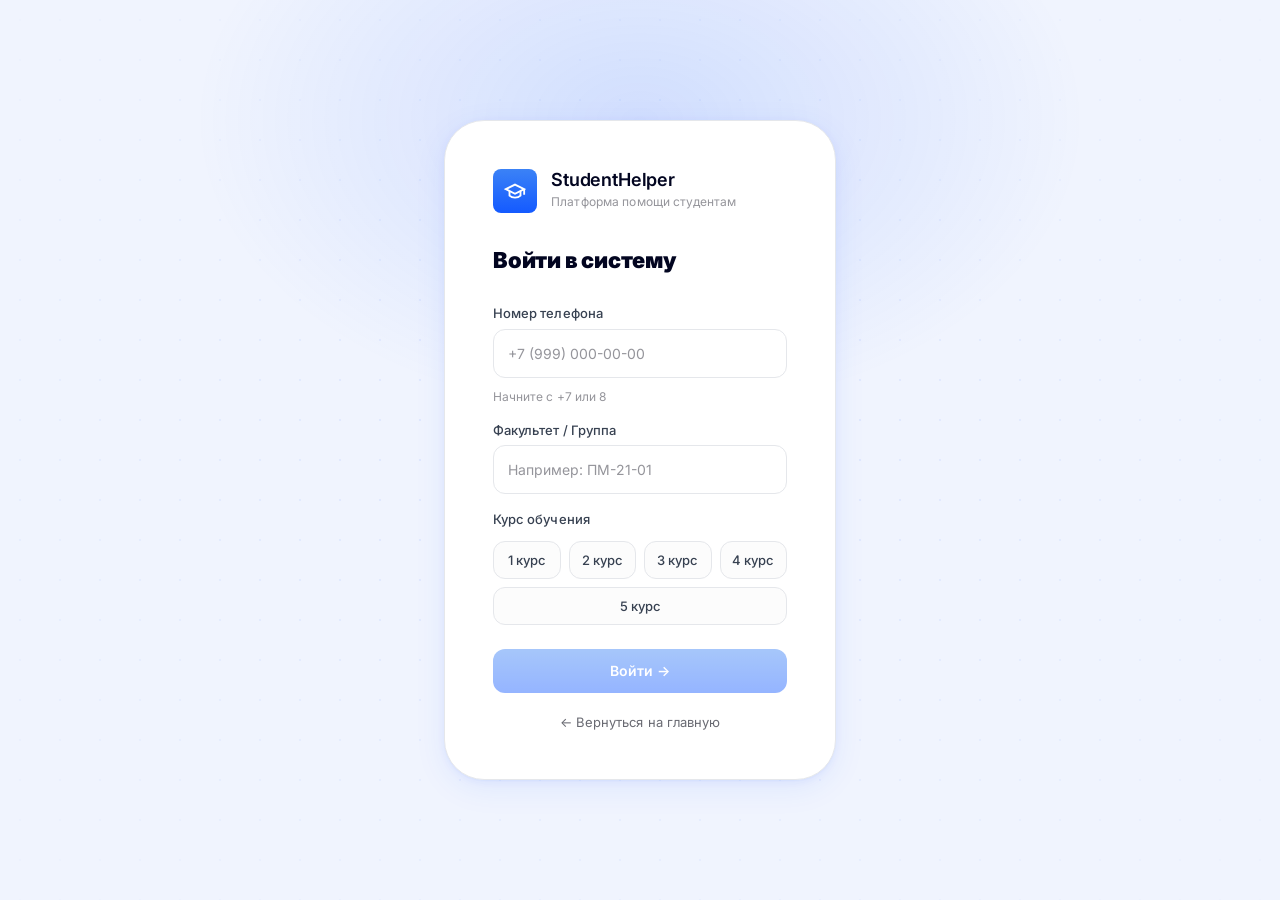
==== catalog.html @ fddd1a4a "Initial commit: StudentHelper platform" ====
<!DOCTYPE html>
<html lang="ru">
<head>
  <meta charset="UTF-8" />
  <meta name="viewport" content="width=device-width, initial-scale=1.0" />
  <title>StudentHelper — Каталог</title>
  <link rel="stylesheet" href="css/tokens.css" />
  <link rel="stylesheet" href="css/components.css" />
</head>
<body>

  <header class="sh-header">
    <div class="container">
      <div class="sh-header__inner">
        <a href="catalog.html" class="sh-logo">
          <div class="sh-logo__icon">
            <svg width="16" height="16" fill="none" stroke="currentColor" stroke-width="2.2" viewBox="0 0 24 24">
              <path d="M22 10v6M2 10l10-5 10 5-10 5z"/>
              <path d="M6 12v5c3 3 9 3 12 0v-5"/>
            </svg>
          </div>
          StudentHelper
        </a>
        <div class="sh-header__right">
          <span class="sh-header__user" id="header-user"></span>
          <button class="btn btn--outline" id="logout-btn">Выход</button>
        </div>
      </div>
    </div>
  </header>

  <div class="sh-filters">
    <div class="container">
      <div class="sh-filters__inner">
        <div class="sh-filters__btns" id="filter-btns">
          <button class="filter-btn filter-btn--active" data-filter="all">Все</button>
          <button class="filter-btn" data-filter="1">1 курс</button>
          <button class="filter-btn" data-filter="2">2 курс</button>
          <button class="filter-btn" data-filter="3">3 курс</button>
          <button class="filter-btn" data-filter="4">4 курс</button>
          <button class="filter-btn" data-filter="5">5 курс</button>
          <button class="filter-btn" data-filter="grad">Выпускники</button>
        </div>
        <div class="sh-search">
          <input class="form-input sh-search__input" id="search-input"
                 type="search" placeholder="Имя или предмет..." autocomplete="off" />
        </div>
      </div>
    </div>
  </div>

  <main class="sh-main">
    <div class="container">
      <div class="sh-catalog-head">
        <h1 class="section-title">Студенты-помощники</h1>
        <span class="sh-count" id="students-count"></span>
      </div>
      <div class="student-grid" id="student-grid"></div>
      <div class="sh-empty" id="sh-empty" hidden>
        <div class="sh-empty__icon">🎓</div>
        <p>Студенты не найдены. Попробуйте изменить фильтр или поисковый запрос.</p>
      </div>
    </div>
  </main>

  <script src="js/main.js"></script>
</body>
</html>
---- css/tokens.css ----
@import url('https://fonts.googleapis.com/css2?family=Inter:wght@400;500;600;900&family=Roboto+Mono:wght@500;700&display=swap');

:root {
  /* ── Цвета ── */
  --canvas:         #fcfcfc;
  --sky-wash:       #f0f4fe;
  --midnight:       #020520;
  --graphite:       #14141e;
  --slate:          #374151;
  --ash:            #696a72;
  --fog:            #95959b;
  --steel:          #6b7280;
  --signal-blue:    #145aff;
  --action-dark:    #0f1f3d;
  --border:         #e5e7eb;
  --white:          #ffffff;

  /* Semantic accents — только для статус-бейджей */
  --emerald:        #16ca2e;
  --coral:          #f26052;
  --azure:          #0099ff;
  --amber:          #ffa64d;

  /* Градиенты */
  --gradient-blue:  linear-gradient(rgb(59,130,246) 0%, rgb(20,90,255) 100%);

  /* ── Шрифты ── */
  --font-body:      'Inter', system-ui, sans-serif;
  --font-mono:      'Roboto Mono', ui-monospace, monospace;

  /* ── Типографика ── */
  --text-caption:       10px;
  --text-body:          14px;
  --text-subheading:    18px;
  --text-heading:       22px;
  --text-heading-lg:    40px;
  --text-display:       56px;

  --leading-caption:    1.2;
  --leading-body:       1.43;
  --leading-subheading: 1.4;
  --leading-heading:    1.25;
  --leading-heading-lg: 1.08;
  --leading-display:    1.05;

  --tracking-caption:     0.13px;
  --tracking-body:        0.06px;
  --tracking-subheading: -0.16px;
  --tracking-heading:    -0.22px;
  --tracking-heading-lg: -0.76px;
  --tracking-display:    -1.51px;

  /* ── Отступы ── */
  --space-4:   4px;
  --space-8:   8px;
  --space-12:  12px;
  --space-16:  16px;
  --space-20:  20px;
  --space-24:  24px;
  --space-32:  32px;
  --space-40:  40px;
  --space-48:  48px;
  --space-56:  56px;
  --space-72:  72px;
  --space-80:  80px;
  --space-104: 104px;
  --space-120: 120px;

  /* ── Скругления ── */
  --radius-badge:   4px;
  --radius-card:    8px;
  --radius-btn:     12px;
  --radius-input:   12px;
  --radius-img:     16px;
  --radius-modal:   32px;
  --radius-card-lg: 40px;
  --radius-pill:    100px;

  /* ── Тени ── */
  --shadow-card:    0 1px 4px rgba(20,90,255,.06), 0 2px 12px rgba(20,90,255,.05);
  --shadow-elevated:0 4px 16px rgba(20,90,255,.10), 0 1px 4px rgba(20,90,255,.07);
  --shadow-feature: 0 2px 8px  rgba(20,90,255,.06),
                    0 8px 32px rgba(20,90,255,.08),
                    0 1px 2px  rgba(20,90,255,.04);
  --shadow-blue:    0 0px 40px rgba(20,90,255,.12), 0 1px 4px rgba(20,90,255,.08);
  --shadow-modal:   0 24px 64px rgba(20,90,255,.14), 0 2px 8px rgba(20,90,255,.08);
}
---- css/components.css ----
/* ── RESET ── */
*, *::before, *::after { box-sizing: border-box; margin: 0; padding: 0; }
[hidden] { display: none !important; }
html { scroll-behavior: smooth; }

body {
  font-family: var(--font-body);
  font-size: var(--text-body);
  line-height: var(--leading-body);
  letter-spacing: var(--tracking-body);
  background: var(--canvas);
  color: var(--slate);
  overflow-x: hidden;
}

h1, h2, h3, h4, h5, h6 {
  font-family: var(--font-body);
  font-weight: 900;
  color: var(--graphite);
}

/* ── LAYOUT ── */
.container {
  max-width: 1200px;
  margin: 0 auto;
  padding: 0 24px;
}

/* ── BUTTONS ── */
.btn {
  display: inline-flex;
  align-items: center;
  gap: 8px;
  font-family: var(--font-body);
  font-size: 14px;
  font-weight: 500;
  border-radius: var(--radius-btn);
  padding: 15px 20px;
  cursor: pointer;
  transition: all .2s ease;
  text-decoration: none;
  border: none;
  line-height: 1;
  white-space: nowrap;
}

/* Filled — единственная filled кнопка на странице */
.btn--primary {
  background: var(--gradient-blue);
  color: var(--white);
  font-weight: 600;
}
.btn--primary:hover { opacity: .9; transform: translateY(-1px); }

/* Outlined — тёмная рамка */
.btn--outline {
  background: rgba(255,255,255,.8);
  color: var(--action-dark);
  border: 1px solid var(--action-dark);
}
.btn--outline:hover { background: var(--sky-wash); }

/* Ghost pill — для hero secondary CTA */
.btn--ghost {
  background: var(--canvas);
  color: var(--signal-blue);
  border: 1px solid var(--border);
  border-radius: var(--radius-pill);
  padding: 14px 32px;
  font-weight: 500;
}
.btn--ghost:hover { background: var(--sky-wash); }

.btn--lg  { padding: 16px 28px; font-size: 16px; }
.btn--full { width: 100%; justify-content: center; }

/* ── HEADER ── */
.header {
  position: sticky;
  top: 0;
  z-index: 100;
  background: rgba(252,252,252,.9);
  backdrop-filter: blur(8px);
  border-bottom: 1px solid var(--border);
}
.header__inner {
  display: flex;
  align-items: center;
  justify-content: space-between;
  height: 64px;
  gap: 16px;
}
.logo {
  display: inline-flex;
  align-items: center;
  gap: 8px;
  font-family: var(--font-body);
  font-size: 16px;
  font-weight: 600;
  color: var(--graphite);
  text-decoration: none;
  letter-spacing: var(--tracking-heading);
  white-space: nowrap;
}
.nav { display: none; align-items: center; gap: 2px; }
@media (min-width: 768px) { .nav { display: flex; } }
.nav__link {
  font-family: var(--font-body);
  font-size: 14px;
  font-weight: 400;
  padding: 8px 16px;
  color: var(--slate);
  text-decoration: none;
  border-radius: var(--radius-pill);
  transition: color .2s, background .2s;
}
.nav__link:hover { color: var(--graphite); background: var(--sky-wash); }
.nav__link--active { color: var(--graphite); font-weight: 500; background: var(--sky-wash); }
.header__actions { display: flex; align-items: center; gap: 8px; }

/* Бургер */
.burger {
  display: flex;
  flex-direction: column;
  gap: 5px;
  background: none;
  border: none;
  cursor: pointer;
  padding: 4px;
}
@media (min-width: 768px) { .burger { display: none; } }
.burger span {
  display: block;
  width: 22px;
  height: 1.5px;
  background: var(--graphite);
  border-radius: 2px;
  transition: all .3s;
}

/* Мобильное меню */
.nav--open {
  display: flex !important;
  flex-direction: column;
  position: fixed;
  inset: 64px 0 0 0;
  background: var(--canvas);
  padding: 24px;
  gap: 4px;
  border-top: 1px solid var(--border);
  animation: slideDown .25s ease forwards;
}
.nav--open .nav__link { font-size: 18px; padding: 14px 16px; border-bottom: 1px solid var(--border); border-radius: 0; }
@keyframes slideDown {
  from { opacity: 0; transform: translateY(-8px); }
  to   { opacity: 1; transform: translateY(0); }
}

/* ── HERO ── */
.hero { position: relative; padding: 96px 0 80px; }
.hero__bg {
  position: absolute;
  inset: 0;
  overflow: hidden;
  pointer-events: none;
  z-index: 0;
}
.hero__bg-grid {
  position: absolute;
  inset: 0;
  background-image: radial-gradient(circle, rgba(20,90,255,.12) 1px, transparent 1px);
  background-size: 32px 32px;
  -webkit-mask-image: radial-gradient(ellipse 70% 80% at 50% 50%, black 20%, transparent 100%);
  mask-image: radial-gradient(ellipse 70% 80% at 50% 50%, black 20%, transparent 100%);
}
.hero__bg-glow {
  position: absolute;
  top: -10%;
  left: 50%;
  transform: translateX(-50%);
  width: 800px;
  height: 500px;
  background: radial-gradient(ellipse at 54% 50%, rgba(182,203,253,.55) 0%, rgba(240,244,254,.6) 50%, transparent 100%);
  border-radius: 50%;
}
.hero__inner {
  position: relative;
  z-index: 1;
  display: flex;
  flex-direction: column;
  align-items: center;
  text-align: center;
  gap: 28px;
}
.hero__badge {
  display: inline-flex;
  align-items: center;
  gap: 8px;
  padding: 6px 14px;
  border-radius: var(--radius-pill);
  background: var(--canvas);
  border: 1px solid var(--border);
  font-size: 12px;
  font-weight: 500;
  color: var(--slate);
  letter-spacing: var(--tracking-caption);
  box-shadow: var(--shadow-card);
}
.hero__pulse {
  width: 7px;
  height: 7px;
  border-radius: 50%;
  background: var(--signal-blue);
  animation: pulse 2s ease-in-out infinite;
  flex-shrink: 0;
}
@keyframes pulse {
  0%, 100% { opacity: 1; transform: scale(1); }
  50%       { opacity: .45; transform: scale(1.35); }
}
.hero__title {
  font-size: clamp(40px, 7vw, 80px);
  font-weight: 900;
  color: var(--midnight);
  line-height: 1;
  letter-spacing: clamp(-1.51px, -0.034em, -2.96px);
  max-width: 860px;
}
.hero__subtitle {
  font-size: clamp(16px, 2vw, 20px);
  color: var(--ash);
  line-height: 1.5;
  max-width: 600px;
  letter-spacing: var(--tracking-body);
}
.hero__actions { display: flex; flex-wrap: wrap; justify-content: center; gap: 12px; }
.hero__stats {
  display: flex;
  align-items: center;
  margin-top: 48px;
  padding-top: 32px;
  border-top: 1px solid var(--border);
  width: 100%;
  max-width: 560px;
}
.hero__stat {
  display: flex;
  flex-direction: column;
  align-items: center;
  text-align: center;
  gap: 4px;
  flex: 1;
}
.hero__stat-num {
  font-family: var(--font-mono);
  font-size: clamp(20px, 2.5vw, 26px);
  font-weight: 500;
  color: var(--graphite);
  letter-spacing: -0.99px;
  line-height: 1;
  white-space: nowrap;
}
.hero__stat-label { font-size: 12px; color: var(--fog); font-weight: 400; letter-spacing: var(--tracking-caption); }
.hero__stat-sep { width: 1px; height: 32px; background: var(--border); flex-shrink: 0; }

/* ── SECTION HELPERS ── */
.section-header {
  display: flex;
  flex-direction: column;
  align-items: center;
  text-align: center;
  gap: 12px;
  max-width: 600px;
  margin: 0 auto 64px;
}
.section-title {
  font-size: clamp(28px, 4vw, 40px);
  font-weight: 900;
  line-height: var(--leading-heading-lg);
  letter-spacing: var(--tracking-heading-lg);
  color: var(--midnight);
}
.section-title--light { color: var(--white); }
.section-subtitle { font-size: 16px; color: var(--ash); line-height: 1.6; }

/* ── CARDS (compact) ── */
.card {
  background: var(--white);
  border-radius: var(--radius-card);
  padding: 24px;
  display: flex;
  flex-direction: column;
  gap: 12px;
  box-shadow: var(--shadow-card);
  position: relative;
  overflow: hidden;
  transition: box-shadow .25s ease, transform .25s ease;
  border: 1px solid var(--border);
  min-height: 220px;
}
.card:hover {
  box-shadow: var(--shadow-elevated);
  transform: translateY(-3px);
}
.card:hover .card__icon { transform: scale(1.1); }

/* убираем цветное свечение — не по стилю */
.card__glow { display: none; }

.card__icon {
  width: 40px;
  height: 40px;
  background: var(--sky-wash);
  color: var(--signal-blue);
  border-radius: var(--radius-card);
  display: flex;
  align-items: center;
  justify-content: center;
  flex-shrink: 0;
  transition: transform .25s cubic-bezier(.34,1.56,.64,1);
}
.card__title {
  font-size: 18px;
  font-weight: 900;
  color: var(--graphite);
  letter-spacing: var(--tracking-subheading);
  line-height: var(--leading-subheading);
  margin-top: auto;
}
.card__desc {
  font-size: 14px;
  color: var(--steel);
  line-height: 1.65;
}

/* Cards grid */
.cards-grid {
  display: grid;
  grid-template-columns: 1fr;
  gap: 12px;
}
@media (min-width: 768px) {
  .cards-grid { grid-template-columns: repeat(3, 1fr); }
  .card--wide { grid-column: span 2; }
  .card--full { grid-column: span 3; }
}

/* ── GEO CARDS ── */
.geo-card {
  background: rgba(255,255,255,.06);
  border: 1px solid rgba(255,255,255,.1);
  border-radius: var(--radius-card);
  padding: 24px;
  text-align: center;
  backdrop-filter: blur(12px);
  transition: transform .25s, background .25s;
}
.geo-card:hover { transform: translateY(-3px); background: rgba(255,255,255,.1); }
.geo-card__title { color: var(--white); font-size: 18px; font-weight: 900; margin-bottom: 8px; }
.geo-card__desc  { color: var(--fog);   font-size: 14px; }

/* ── ABOUT SECTION ── */
#about {
  padding: 80px 0 !important;
  background: var(--sky-wash) !important;
  border-top: 1px solid var(--border) !important;
  border-bottom: 1px solid var(--border) !important;
}
#about .section-title {
  margin-bottom: 16px;
}

/* ── TIMELINE ── */
.timeline {
  max-width: 860px;
  margin: 0 auto;
  position: relative;
}
.timeline::before {
  content: '';
  position: absolute;
  top: 0; bottom: 0;
  left: 20px;
  width: 2px;
  background: var(--border);
  border-radius: 2px;
}
@media (min-width: 768px) { .timeline::before { left: 50%; margin-left: -1px; } }
.timeline__line {
  position: absolute;
  top: 0; left: 20px;
  width: 2px;
  background: var(--signal-blue);
  border-radius: 2px;
  height: 0%;
  z-index: 1;
  transition: height .1s linear;
}
@media (min-width: 768px) { .timeline__line { left: 50%; margin-left: -1px; } }
.timeline__item {
  position: relative;
  width: 100%;
  padding-left: 56px;
  padding-bottom: 48px;
}
@media (min-width: 768px) {
  .timeline__item { width: 50%; padding-bottom: 56px; }
  .timeline__item:nth-child(even) { padding-left: 0; padding-right: 56px; text-align: right; left: 0; }
  .timeline__item:nth-child(odd)  { padding-left: 56px; left: 50%; }
}
.timeline__item h3, .timeline__item p {
  opacity: .3;
  transition: opacity .45s ease, transform .45s ease;
  transform: translateY(8px);
}
.timeline__item.is-active h3,
.timeline__item.is-active p  { opacity: 1; transform: translateY(0); }
.timeline__dot {
  position: absolute;
  top: 0; left: 2px;
  width: 36px; height: 36px;
  border-radius: 50%;
  background: var(--canvas);
  border: 2px solid var(--border);
  display: flex; align-items: center; justify-content: center;
  font-weight: 600; font-size: 13px;
  color: var(--fog);
  z-index: 2;
  transition: border-color .35s, background .35s, color .35s, transform .35s;
}
@media (min-width: 768px) {
  .timeline__item:nth-child(even) .timeline__dot { right: -18px; left: auto; }
  .timeline__item:nth-child(odd)  .timeline__dot { left: -18px; }
}
.timeline__item.is-active .timeline__dot {
  border-color: var(--signal-blue);
  background: var(--signal-blue);
  color: var(--white);
  transform: scale(1.08);
}
.timeline__title { font-size: 18px; font-weight: 900; margin-bottom: 6px; color: var(--graphite); letter-spacing: var(--tracking-subheading); }
.timeline__text  { font-size: 14px; color: var(--steel); line-height: 1.6; }

/* ── COUNTERS ── */
.counters-section { background: var(--midnight); }
.counters-grid {
  display: grid;
  grid-template-columns: repeat(2, 1fr);
}
@media (min-width: 768px) { .counters-grid { grid-template-columns: repeat(4, 1fr); } }
.counter-block {
  padding: 56px 24px;
  display: flex;
  flex-direction: column;
  align-items: center;
  text-align: center;
  gap: 8px;
  border-right: 1px solid rgba(255,255,255,.06);
}
.counter-block:last-child { border-right: none; }
.counter-block__num {
  font-family: var(--font-mono);
  font-size: clamp(32px, 4.5vw, 56px);
  font-weight: 700;
  color: var(--white);
  line-height: 1;
  letter-spacing: -0.99px;
}
.counter-block__label { font-size: 12px; font-weight: 400; color: rgba(255,255,255,.35); letter-spacing: var(--tracking-caption); }

/* ── TICKER ── */
.ticker-section {
  background: var(--canvas);
  border-top: 1px solid var(--border);
  border-bottom: 1px solid var(--border);
  overflow: hidden;
}
.ticker-row { padding: 16px 0; overflow: hidden; position: relative; }
.ticker-row:first-child { border-bottom: 1px solid var(--border); }
.ticker-row::before, .ticker-row::after {
  content: '';
  position: absolute;
  top: 0; bottom: 0;
  width: 80px;
  z-index: 2;
  pointer-events: none;
}
.ticker-row::before { left:  0; background: linear-gradient( 90deg, var(--canvas) 30%, transparent); }
.ticker-row::after  { right: 0; background: linear-gradient(-90deg, var(--canvas) 30%, transparent); }
.ticker-track {
  display: flex;
  align-items: center;
  width: max-content;
  animation: tickerFwd 36s linear infinite;
}
.ticker-track--rev { animation: tickerRev 44s linear infinite; }
.ticker-track span {
  font-family: var(--font-body);
  font-size: 12px;
  font-weight: 500;
  color: var(--graphite);
  letter-spacing: var(--tracking-caption);
  text-transform: uppercase;
  white-space: nowrap;
  padding: 0 28px;
  position: relative;
}
.ticker-track span::after {
  content: '·';
  position: absolute;
  right: -2px;
  top: 50%;
  transform: translateY(-52%);
  color: var(--signal-blue);
  font-size: 16px;
}
@keyframes tickerFwd { from { transform: translateX(0);    } to { transform: translateX(-50%); } }
@keyframes tickerRev { from { transform: translateX(-50%); } to { transform: translateX(0);    } }

/* ── MODAL ── */
.modal {
  position: fixed;
  inset: 0;
  z-index: 200;
  display: flex;
  align-items: center;
  justify-content: center;
  padding: 16px;
  opacity: 0;
  pointer-events: none;
  transition: opacity .25s ease;
}
.modal.is-open { opacity: 1; pointer-events: all; }
.modal__overlay { position: absolute; inset: 0; background: rgba(2,5,32,.45); backdrop-filter: blur(6px); }
.modal__panel {
  position: relative;
  z-index: 1;
  background: var(--canvas);
  border-radius: var(--radius-modal);
  padding: 48px;
  width: 100%;
  max-width: 540px;
  max-height: 90vh;
  overflow-y: auto;
  box-shadow: var(--shadow-modal);
  transform: translateY(16px) scale(.98);
  transition: transform .3s cubic-bezier(.34,1.56,.64,1);
  border: 1px solid var(--border);
}
.modal.is-open .modal__panel { transform: translateY(0) scale(1); }
.modal__close {
  position: absolute;
  top: 20px; right: 20px;
  background: var(--sky-wash);
  border: 1px solid var(--border);
  border-radius: 50%;
  width: 36px; height: 36px;
  display: flex; align-items: center; justify-content: center;
  cursor: pointer;
  color: var(--graphite);
  font-size: 14px;
  transition: background .2s;
}
.modal__close:hover { background: var(--border); }
.modal__title    { font-size: 22px; font-weight: 900; color: var(--midnight); letter-spacing: var(--tracking-heading); margin-bottom: 6px; }
.modal__subtitle { font-size: 14px; color: var(--ash); }
.modal__header   { margin-bottom: 28px; }
.modal__success {
  display: flex;
  flex-direction: column;
  align-items: center;
  text-align: center;
  gap: 16px;
  padding: 32px 0;
}
.modal__success-icon {
  width: 56px; height: 56px;
  background: rgba(22,202,46,.1);
  color: var(--emerald);
  border-radius: 50%;
  display: flex; align-items: center; justify-content: center;
  font-size: 24px; font-weight: 600;
}
.modal__success h3 { font-size: 20px; font-weight: 900; color: var(--midnight); }
.modal__success p  { color: var(--ash); font-size: 14px; }

/* ── FORM ── */
.form-row { display: grid; grid-template-columns: 1fr 1fr; gap: 16px; }
@media (max-width: 480px) { .form-row { grid-template-columns: 1fr; } }
.form-group { display: flex; flex-direction: column; gap: 6px; margin-bottom: 16px; }
.form-label { font-size: 13px; font-weight: 500; color: var(--slate); }
.form-input {
  font-family: var(--font-body);
  font-size: 14px;
  color: var(--graphite);
  background: var(--white);
  border: 1px solid var(--border);
  border-radius: var(--radius-input);
  padding: 15px 14px;
  width: 100%;
  outline: none;
  transition: border-color .2s, box-shadow .2s;
}
.form-input::placeholder { color: var(--fog); }
.form-input:focus {
  border-color: var(--azure);
  box-shadow: rgba(0,153,255,1) 0px 0px 0px 3px;
}
.form-textarea  { resize: vertical; min-height: 96px; }
.form-privacy   { font-size: 12px; color: var(--fog); margin-top: 12px; text-align: center; }

/* ── AUTOCOMPLETE ── */
.autocomplete-wrap { position: relative; }
.autocomplete-list {
  position: absolute;
  top: calc(100% + 4px);
  left: 0; right: 0;
  background: var(--white);
  border: 1px solid var(--border);
  border-radius: var(--radius-input);
  box-shadow: 0 8px 24px rgba(0,0,0,.10);
  list-style: none;
  margin: 0; padding: 4px 0;
  z-index: 100;
  max-height: 220px;
  overflow-y: auto;
}
.autocomplete-list li {
  padding: 10px 14px;
  font-size: 14px;
  color: var(--graphite);
  cursor: pointer;
  transition: background .12s;
}
.autocomplete-list li:hover,
.autocomplete-list li.is-active {
  background: #e8f4ff;
  color: var(--azure);
}
.form-privacy a { color: var(--slate); text-decoration: underline; }

/* ── FOOTER ── */
.footer { background: var(--canvas); border-top: 1px solid var(--border); padding-top: 72px; }
.footer__inner {
  display: grid;
  gap: 40px;
  grid-template-columns: 1fr;
  margin-bottom: 56px;
}
@media (min-width: 768px) { .footer__inner { grid-template-columns: 2fr 1fr 1fr; } }
.footer__brand   { display: flex; flex-direction: column; gap: 14px; }
.footer__tagline { font-size: 14px; color: var(--ash); max-width: 300px; line-height: 1.6; }
.footer__col     { display: flex; flex-direction: column; gap: 12px; }
.footer__heading { font-size: 13px; font-weight: 600; color: var(--graphite); font-family: var(--font-body); letter-spacing: var(--tracking-caption); text-transform: uppercase; }
.footer__link {
  display: flex;
  align-items: center;
  gap: 6px;
  font-size: 14px;
  color: var(--ash);
  text-decoration: none;
  transition: color .2s;
}
.footer__link:hover { color: var(--graphite); }
.footer__social { display: flex; gap: 8px; margin-top: 4px; }
.footer__social-btn {
  width: 36px; height: 36px;
  border-radius: var(--radius-card);
  background: var(--canvas);
  border: 1px solid var(--border);
  color: var(--ash);
  display: flex; align-items: center; justify-content: center;
  text-decoration: none;
  transition: background .2s, color .2s, border-color .2s;
}
.footer__social-btn:hover {
  background: var(--sky-wash);
  border-color: var(--signal-blue);
  color: var(--signal-blue);
}
.footer__bottom { border-top: 1px solid var(--border); padding: 24px 0; }
.footer__bottom-inner {
  display: flex;
  flex-direction: column;
  align-items: center;
  gap: 12px;
}
@media (min-width: 640px) { .footer__bottom-inner { flex-direction: row; justify-content: space-between; } }
.footer__copy     { font-size: 12px; color: var(--fog); }
.footer__legal    { display: flex; gap: 16px; }
.footer__link-sm  { font-size: 12px; color: var(--fog); text-decoration: none; transition: color .2s; }
.footer__link-sm:hover { color: var(--slate); }

/* ── STATUS BADGES ── */
.badge {
  display: inline-flex;
  align-items: center;
  font-size: 12px;
  font-weight: 500;
  padding: 2px 8px;
  border-radius: var(--radius-badge);
  letter-spacing: var(--tracking-caption);
}
.badge--blue   { background: rgba(20,90,255,.08);  color: var(--signal-blue); border: 1px solid rgba(20,90,255,.2); }
.badge--green  { background: rgba(22,202,46,.08);  color: var(--emerald);     border: 1px solid rgba(22,202,46,.2); }
.badge--red    { background: rgba(242,96,82,.08);  color: var(--coral);       border: 1px solid rgba(242,96,82,.2); }
.badge--amber  { background: rgba(255,166,77,.08); color: var(--amber);       border: 1px solid rgba(255,166,77,.2); }

/* ── ANIMATIONS ── */
.fade-up {
  opacity: 0;
  transform: translateY(20px);
  transition: opacity .5s ease, transform .5s ease;
}
.fade-up.is-visible { opacity: 1; transform: translateY(0); }


/* ═══════════════════════════════════════════════════════════
   STUDENTHELPER — Platform Styles
═══════════════════════════════════════════════════════════ */

/* ── LOGIN PAGE ── */

.login-body {
  min-height: 100vh;
  background: var(--sky-wash);
  display: flex;
  align-items: center;
  justify-content: center;
}

.login-bg {
  position: fixed;
  inset: 0;
  pointer-events: none;
  z-index: 0;
  overflow: hidden;
}

.login-bg__glow {
  position: absolute;
  top: -20%;
  left: 50%;
  transform: translateX(-50%);
  width: 900px;
  height: 600px;
  background: radial-gradient(ellipse at 50% 50%, rgba(20,90,255,.14) 0%, transparent 70%);
}

.login-bg__grid {
  position: absolute;
  inset: 0;
  background-image: radial-gradient(circle, rgba(20,90,255,.07) 1px, transparent 1px);
  background-size: 40px 40px;
  -webkit-mask-image: radial-gradient(ellipse 80% 80% at 50% 50%, black 20%, transparent 100%);
  mask-image: radial-gradient(ellipse 80% 80% at 50% 50%, black 20%, transparent 100%);
}

.login-wrap {
  position: relative;
  z-index: 1;
  width: 100%;
  max-width: 440px;
  padding: 24px;
}

.login-card {
  background: var(--white);
  border-radius: var(--radius-card-lg);
  padding: 48px;
  box-shadow: var(--shadow-feature);
  border: 1px solid var(--border);
}

@media (max-width: 480px) {
  .login-card { padding: 32px 24px; border-radius: var(--radius-modal); }
}

.login-brand {
  display: flex;
  align-items: center;
  gap: 14px;
  margin-bottom: 32px;
}

.login-brand__icon {
  width: 44px;
  height: 44px;
  background: var(--gradient-blue);
  border-radius: var(--radius-card);
  display: flex;
  align-items: center;
  justify-content: center;
  color: var(--white);
  flex-shrink: 0;
}

.login-brand__name {
  display: block;
  font-size: 18px;
  font-weight: 600;
  color: var(--midnight);
  letter-spacing: var(--tracking-subheading);
  line-height: 1;
}

.login-brand__sub {
  display: block;
  font-size: 12px;
  color: var(--fog);
  margin-top: 4px;
  letter-spacing: var(--tracking-caption);
}

.login-title {
  font-size: 22px;
  font-weight: 900;
  color: var(--midnight);
  letter-spacing: var(--tracking-heading);
  margin-bottom: 28px;
}

.form-hint {
  font-size: 12px;
  color: var(--fog);
  margin-top: 4px;
  display: block;
}

.course-picker {
  display: flex;
  gap: 8px;
  flex-wrap: wrap;
  margin-top: 6px;
}

.course-btn {
  flex: 1;
  min-width: 62px;
  padding: 10px 6px;
  font-family: var(--font-body);
  font-size: 13px;
  font-weight: 500;
  color: var(--slate);
  background: var(--canvas);
  border: 1px solid var(--border);
  border-radius: var(--radius-btn);
  cursor: pointer;
  transition: all .2s ease;
  text-align: center;
  white-space: nowrap;
}

.course-btn:hover {
  background: var(--sky-wash);
  border-color: rgba(20,90,255,.4);
  color: var(--signal-blue);
}

.course-btn--active {
  background: var(--gradient-blue);
  border-color: transparent;
  color: var(--white);
}

.login-submit:disabled {
  opacity: .45;
  cursor: not-allowed;
  transform: none !important;
}

.login-submit { margin-top: 8px; }

/* ── SHARED APP HEADER ── */

.sh-header {
  position: sticky;
  top: 0;
  z-index: 100;
  background: rgba(252,252,252,.95);
  backdrop-filter: blur(10px);
  border-bottom: 1px solid var(--border);
}

.sh-header__inner {
  display: flex;
  align-items: center;
  justify-content: space-between;
  height: 60px;
  gap: 16px;
}

.sh-header__left {
  display: flex;
  align-items: center;
  gap: 12px;
}

.sh-header__right {
  display: flex;
  align-items: center;
  gap: 12px;
}

.sh-logo {
  display: inline-flex;
  align-items: center;
  gap: 8px;
  font-size: 16px;
  font-weight: 600;
  color: var(--midnight);
  text-decoration: none;
  letter-spacing: var(--tracking-subheading);
  white-space: nowrap;
}

.sh-logo__icon {
  width: 30px;
  height: 30px;
  background: var(--gradient-blue);
  border-radius: 6px;
  display: flex;
  align-items: center;
  justify-content: center;
  color: var(--white);
  flex-shrink: 0;
}

.sh-header__user {
  font-size: 13px;
  color: var(--ash);
  font-family: var(--font-mono);
}

@media (max-width: 500px) {
  .sh-header__user { display: none; }
  .sh-logo span { display: none; }
}

.sh-back-btn { padding: 9px 14px; font-size: 13px; }

/* ── FILTERS BAR ── */

.sh-filters {
  background: var(--canvas);
  border-bottom: 1px solid var(--border);
  position: sticky;
  top: 60px;
  z-index: 90;
}

.sh-filters__inner {
  display: flex;
  align-items: center;
  gap: 12px;
  padding: 10px 0;
  flex-wrap: wrap;
}

@media (max-width: 768px) {
  .sh-filters__inner { flex-direction: column; align-items: stretch; }
}

.sh-filters__btns {
  display: flex;
  gap: 6px;
  flex-wrap: wrap;
  flex-shrink: 0;
}

.filter-btn {
  padding: 7px 14px;
  font-family: var(--font-body);
  font-size: 13px;
  font-weight: 500;
  color: var(--slate);
  background: var(--canvas);
  border: 1px solid var(--border);
  border-radius: var(--radius-pill);
  cursor: pointer;
  transition: all .2s ease;
  white-space: nowrap;
}

.filter-btn:hover {
  background: var(--sky-wash);
  border-color: rgba(20,90,255,.35);
  color: var(--signal-blue);
}

.filter-btn--active {
  background: var(--gradient-blue);
  border-color: transparent;
  color: var(--white);
}

.sh-search { flex: 1; min-width: 180px; }

.sh-search__input {
  padding: 9px 14px;
  font-size: 13px;
  background: var(--sky-wash);
  border-color: var(--border);
}

/* ── MAIN CONTENT AREA ── */

.sh-main { padding: 40px 0 80px; }

.sh-catalog-head {
  display: flex;
  align-items: baseline;
  gap: 14px;
  margin-bottom: 28px;
}

.sh-count {
  font-family: var(--font-mono);
  font-size: 13px;
  color: var(--fog);
  font-weight: 500;
}

/* ── STUDENT GRID ── */

.student-grid {
  display: grid;
  grid-template-columns: repeat(3, 1fr);
  gap: 16px;
}

@media (max-width: 1024px) {
  .student-grid { grid-template-columns: repeat(2, 1fr); }
}

@media (max-width: 560px) {
  .student-grid { grid-template-columns: 1fr; }
}

/* ── STUDENT CARD ── */

.student-card {
  background: var(--white);
  border: 1px solid var(--border);
  border-radius: 22px;
  overflow: hidden;
  display: flex;
  flex-direction: column;
  box-shadow: var(--shadow-card);
  transition: box-shadow .25s ease, transform .25s ease;
  cursor: pointer;
}

.student-card:hover {
  box-shadow: 0 6px 24px rgba(20,90,255,.12), 0 2px 6px rgba(20,90,255,.07);
  transform: translateY(-4px);
}

.student-card__avatar {
  width: 100%;
  aspect-ratio: 1;
  overflow: hidden;
}

/* ── AVATAR ICON ── */

.avatar-icon {
  width: 100%;
  height: 100%;
  display: flex;
  align-items: center;
  justify-content: center;
  transition: transform .35s ease;
}

.avatar-icon svg {
  width: 48%;
  height: 48%;
}

.student-card:hover .avatar-icon {
  transform: scale(1.06);
}

.avatar-icon--profile {
  width: 100%;
  aspect-ratio: 1;
  border-radius: 28px;
  border: 1px solid rgba(0,0,0,.06);
  box-shadow: var(--shadow-card);
}

.student-card__body {
  padding: 16px 16px 12px;
  flex: 1;
  display: flex;
  flex-direction: column;
  gap: 8px;
}

.student-card__name {
  font-size: 16px;
  font-weight: 600;
  color: var(--midnight);
  letter-spacing: var(--tracking-subheading);
  line-height: 1.25;
}

.student-card__meta {
  display: flex;
  align-items: center;
  gap: 8px;
}

.student-card__group {
  font-size: 12px;
  color: var(--fog);
  font-family: var(--font-mono);
}

.student-card__bio {
  font-size: 12px;
  color: var(--ash);
  line-height: 1.55;
  display: -webkit-box;
  -webkit-line-clamp: 2;
  -webkit-box-orient: vertical;
  overflow: hidden;
  margin-bottom: 10px;
}

.student-card__divider {
  height: 1px;
  background: var(--border);
}

.student-card__subjects {
  display: flex;
  flex-wrap: wrap;
  gap: 4px;
}

.student-card__subject {
  display: inline-block;
  font-size: 11px;
  color: var(--slate);
  background: var(--sky-wash);
  padding: 3px 8px;
  border-radius: var(--radius-badge);
  border: 1px solid var(--border);
  line-height: 1.4;
}

.student-card__subject--more {
  color: var(--signal-blue);
  border-color: rgba(20,90,255,.2);
  background: rgba(20,90,255,.06);
}

.student-card__footer {
  padding: 12px 16px 16px;
  border-top: 1px solid var(--border);
}

/* ── EMPTY STATE ── */

.sh-empty {
  text-align: center;
  padding: 80px 24px;
  color: var(--ash);
  font-size: 15px;
  display: flex;
  flex-direction: column;
  align-items: center;
  gap: 12px;
}

.sh-empty__icon { font-size: 40px; }

/* ── PROFILE PAGE ── */

.profile-wrap { max-width: 920px; margin: 0 auto; }

.profile {
  display: grid;
  grid-template-columns: 280px 1fr;
  gap: 32px;
  align-items: start;
}

@media (max-width: 768px) {
  .profile { grid-template-columns: 1fr; }
}

.profile__left {
  display: flex;
  flex-direction: column;
  gap: 16px;
  position: sticky;
  top: 80px;
}

@media (max-width: 768px) {
  .profile__left { position: static; }
}

.profile__avatar {
  width: 100%;
  aspect-ratio: 1;
  border-radius: 16px;
  object-fit: cover;
  border: 1px solid var(--border);
  box-shadow: var(--shadow-card);
  display: block;
}

.profile__contact-card {
  background: var(--white);
  border: 1px solid var(--border);
  border-radius: 22px;
  padding: 20px;
  box-shadow: var(--shadow-card);
  display: flex;
  flex-direction: column;
  gap: 12px;
}

.profile__contact-title {
  font-size: 11px;
  font-weight: 600;
  color: var(--fog);
  text-transform: uppercase;
  letter-spacing: var(--tracking-caption);
  margin-bottom: 2px;
}

.profile__contact-row {
  display: flex;
  align-items: center;
  gap: 10px;
  font-size: 13px;
  color: var(--slate);
  text-decoration: none;
  transition: color .2s;
  word-break: break-all;
}

.profile__contact-row:hover { color: var(--signal-blue); }

.profile__contact-icon {
  width: 26px;
  height: 26px;
  background: var(--sky-wash);
  border-radius: var(--radius-badge);
  display: flex;
  align-items: center;
  justify-content: center;
  font-size: 11px;
  font-weight: 700;
  font-style: normal;
  color: var(--slate);
  border: 1px solid var(--border);
  flex-shrink: 0;
}

.profile__actions {
  display: flex;
  flex-direction: column;
  gap: 8px;
}

.profile__right {
  display: flex;
  flex-direction: column;
  gap: 24px;
}

.profile__head {
  display: flex;
  align-items: center;
  gap: 14px;
  flex-wrap: wrap;
  padding-bottom: 24px;
  border-bottom: 1px solid var(--border);
}

.profile__bio {
  margin: 18px 0 0;
  font-size: 15px;
  line-height: 1.65;
  color: var(--text-secondary);
  font-style: italic;
}

.profile__name {
  font-size: clamp(28px, 4vw, 40px);
  font-weight: 900;
  color: var(--midnight);
  letter-spacing: var(--tracking-heading-lg);
  line-height: 1.1;
}

.profile__info-grid {
  display: grid;
  grid-template-columns: repeat(3, 1fr);
  gap: 12px;
}

@media (max-width: 520px) {
  .profile__info-grid { grid-template-columns: 1fr 1fr; }
}

.profile__info-item {
  background: var(--white);
  border: 1px solid var(--border);
  border-radius: 16px;
  padding: 14px 16px;
  box-shadow: var(--shadow-card);
  display: flex;
  flex-direction: column;
  gap: 5px;
}

.profile__info-item--wide {
  grid-column: span 3;
}

@media (max-width: 520px) {
  .profile__info-item--wide { grid-column: span 2; }
}

.profile__info-label {
  font-size: 11px;
  font-weight: 600;
  color: var(--fog);
  text-transform: uppercase;
  letter-spacing: var(--tracking-caption);
}

.profile__info-value {
  font-size: 15px;
  font-weight: 500;
  color: var(--graphite);
}

.profile__section {
  background: var(--white);
  border: 1px solid var(--border);
  border-radius: 22px;
  padding: 24px;
  box-shadow: var(--shadow-card);
}

.profile__section-title {
  font-size: 16px;
  font-weight: 900;
  color: var(--midnight);
  letter-spacing: var(--tracking-subheading);
  margin-bottom: 16px;
}

.profile__subjects {
  list-style: none;
  display: flex;
  flex-direction: column;
  gap: 8px;
}

.profile__subject {
  display: flex;
  align-items: center;
  gap: 10px;
  font-size: 14px;
  color: var(--slate);
  padding: 10px 16px;
  background: var(--sky-wash);
  border-radius: 12px;
  border: 1px solid var(--border);
  line-height: 1.4;
}

.profile__subject::before {
  content: '';
  width: 6px;
  height: 6px;
  min-width: 6px;
  background: var(--signal-blue);
  border-radius: 50%;
}

/* ── LOGIN BACK LINK ── */
.login-back {
  margin-top: 20px;
  text-align: center;
  font-size: 13px;
}
.login-back a {
  color: var(--ash);
  text-decoration: none;
  transition: color .2s;
}
.login-back a:hover { color: var(--signal-blue); }


/* ═══════════════════════════════════════════════════════════
   LANDING PAGE
═══════════════════════════════════════════════════════════ */

.landing-body { background: var(--canvas); }

/* ── LANDING HEADER ── */

.land-header {
  position: sticky;
  top: 0;
  z-index: 100;
  background: rgba(252,252,252,.92);
  backdrop-filter: blur(10px);
  border-bottom: 1px solid var(--border);
}

.land-header__inner {
  display: flex;
  align-items: center;
  justify-content: space-between;
  height: 60px;
}

/* ── HERO ── */

.land-hero {
  position: relative;
  padding: 100px 0 88px;
  overflow: hidden;
}

.land-hero__bg {
  position: absolute;
  inset: 0;
  pointer-events: none;
  z-index: 0;
}

.land-hero__glow {
  position: absolute;
  top: -15%;
  left: 50%;
  transform: translateX(-50%);
  width: 1000px;
  height: 700px;
  background: radial-gradient(ellipse at 54% 50%,
    rgba(182,203,253,.6) 0%,
    rgba(240,244,254,.55) 45%,
    transparent 100%);
}

.land-hero__grid {
  position: absolute;
  inset: 0;
  background-image: radial-gradient(circle, rgba(20,90,255,.1) 1px, transparent 1px);
  background-size: 36px 36px;
  -webkit-mask-image: radial-gradient(ellipse 75% 85% at 50% 50%, black 20%, transparent 100%);
  mask-image: radial-gradient(ellipse 75% 85% at 50% 50%, black 20%, transparent 100%);
}

.land-hero__inner {
  position: relative;
  z-index: 1;
  display: flex;
  flex-direction: column;
  align-items: center;
  text-align: center;
  gap: 24px;
}

.land-hero__title {
  font-size: clamp(44px, 7vw, 80px);
  font-weight: 900;
  color: var(--midnight);
  line-height: 1.05;
  letter-spacing: clamp(-2px, -0.038em, -3.5px);
  max-width: 820px;
}

.land-hero__sub {
  font-size: clamp(16px, 2vw, 20px);
  color: var(--ash);
  line-height: 1.6;
  max-width: 580px;
}

.land-hero__actions {
  display: flex;
  flex-wrap: wrap;
  justify-content: center;
  gap: 12px;
  margin-top: 8px;
}

.land-hero__stats {
  display: flex;
  align-items: center;
  gap: 0;
  margin-top: 52px;
  padding-top: 32px;
  border-top: 1px solid var(--border);
  max-width: 560px;
  width: 100%;
}

.land-stat {
  flex: 1;
  display: flex;
  flex-direction: column;
  align-items: center;
  gap: 4px;
}

.land-stat__num {
  font-family: var(--font-mono);
  font-size: clamp(24px, 3vw, 32px);
  font-weight: 700;
  color: var(--graphite);
  letter-spacing: -0.99px;
  line-height: 1;
}

.land-stat__label {
  font-size: 12px;
  color: var(--fog);
  font-weight: 400;
  letter-spacing: var(--tracking-caption);
  text-align: center;
}

.land-stat__sep {
  width: 1px;
  height: 36px;
  background: var(--border);
  flex-shrink: 0;
}

/* ── SECTION LAYOUT ── */

.land-section {
  padding: 96px 0;
}

.land-section--tinted {
  background: var(--sky-wash);
  border-top: 1px solid var(--border);
  border-bottom: 1px solid var(--border);
}

/* ── HOW IT WORKS ── */

.land-steps {
  display: flex;
  align-items: center;
  justify-content: center;
  gap: 0;
  max-width: 860px;
  margin: 0 auto;
}

@media (max-width: 768px) {
  .land-steps {
    flex-direction: column;
    gap: 8px;
  }
  .land-step__arrow { transform: rotate(90deg); }
}

.land-step {
  flex: 1;
  display: flex;
  flex-direction: column;
  align-items: center;
  text-align: center;
  gap: 14px;
  padding: 32px 24px;
  background: var(--white);
  border: 1px solid var(--border);
  border-radius: 28px;
  box-shadow: var(--shadow-card);
  position: relative;
}

.land-step__num {
  position: absolute;
  top: -14px;
  left: 50%;
  transform: translateX(-50%);
  width: 28px;
  height: 28px;
  background: var(--gradient-blue);
  color: var(--white);
  border-radius: 50%;
  font-size: 13px;
  font-weight: 700;
  display: flex;
  align-items: center;
  justify-content: center;
}

.land-step__icon {
  width: 56px;
  height: 56px;
  background: var(--sky-wash);
  border-radius: 14px;
  border: 1px solid var(--border);
  display: flex;
  align-items: center;
  justify-content: center;
  color: var(--signal-blue);
  margin-top: 8px;
}

.land-step__title {
  font-size: 17px;
  font-weight: 600;
  color: var(--midnight);
  letter-spacing: var(--tracking-subheading);
}

.land-step__text {
  font-size: 14px;
  color: var(--steel);
  line-height: 1.65;
}

.land-step__arrow {
  font-size: 22px;
  color: var(--border);
  flex-shrink: 0;
  padding: 0 8px;
  font-weight: 300;
}

/* ── FEATURES ── */

.land-features {
  display: grid;
  grid-template-columns: repeat(3, 1fr);
  gap: 16px;
}

@media (max-width: 900px) {
  .land-features { grid-template-columns: repeat(2, 1fr); }
}

@media (max-width: 560px) {
  .land-features { grid-template-columns: 1fr; }
}

.land-feature-card {
  background: var(--white);
  border: 1px solid var(--border);
  border-radius: 24px;
  padding: 28px;
  box-shadow: var(--shadow-card);
  display: flex;
  flex-direction: column;
  gap: 12px;
  transition: box-shadow .25s ease, transform .25s ease;
}

.land-feature-card:hover {
  box-shadow: var(--shadow-elevated);
  transform: translateY(-3px);
}

.land-feature-card__icon {
  width: 48px;
  height: 48px;
  border-radius: 14px;
  display: flex;
  align-items: center;
  justify-content: center;
  flex-shrink: 0;
}

.land-feature-card__icon--blue  { background: rgba(20,90,255,.08);  color: var(--signal-blue); }
.land-feature-card__icon--green { background: rgba(22,202,46,.1);   color: var(--emerald); }
.land-feature-card__icon--amber { background: rgba(255,166,77,.12); color: var(--amber); }

.land-feature-card__title {
  font-size: 16px;
  font-weight: 600;
  color: var(--midnight);
  letter-spacing: var(--tracking-subheading);
}

.land-feature-card__text {
  font-size: 14px;
  color: var(--steel);
  line-height: 1.65;
}

/* ── CTA ── */

.land-cta {
  padding: 48px 0 64px;
}

.land-cta__banner {
  position: relative;
  overflow: hidden;
  border-radius: 20px;
  padding: 40px 48px;
  background:
    radial-gradient(circle at 15% 50%, rgba(59,130,246,.22) 0%, transparent 55%),
    radial-gradient(circle at 85% 30%, rgba(99,102,241,.18) 0%, transparent 50%),
    linear-gradient(135deg, #0d1b2e 0%, #0f172a 50%, #0c1a2e 100%);
}

.land-cta__banner::before {
  content: '';
  position: absolute;
  inset: 0;
  z-index: 0;
  background-image: radial-gradient(circle, rgba(255,255,255,.13) 1.5px, transparent 1.5px);
  background-size: 28px 28px;
  pointer-events: none;
}

.land-cta__banner > * { position: relative; z-index: 1; }

.land-cta__inner {
  display: flex;
  align-items: center;
  justify-content: space-between;
  gap: 32px;
  flex-wrap: wrap;
}

@media (max-width: 640px) {
  .land-cta__inner { flex-direction: column; align-items: flex-start; }
}

.land-cta__title {
  font-size: clamp(24px, 3.5vw, 36px);
  font-weight: 600;
  color: var(--white);
  letter-spacing: var(--tracking-heading-lg);
  line-height: 1.15;
  margin-bottom: 8px;
}

.land-cta__sub {
  font-size: 16px;
  color: rgba(255,255,255,.5);
  line-height: 1.5;
}

.land-cta__btn { flex-shrink: 0; }

/* ── LANDING FOOTER ── */

.land-footer {
  background: var(--canvas);
  border-top: 1px solid var(--border);
  padding: 28px 0;
}

.land-footer__inner {
  display: flex;
  align-items: center;
  justify-content: space-between;
  gap: 16px;
  flex-wrap: wrap;
}

.land-footer__copy {
  font-size: 12px;
  color: var(--fog);
}
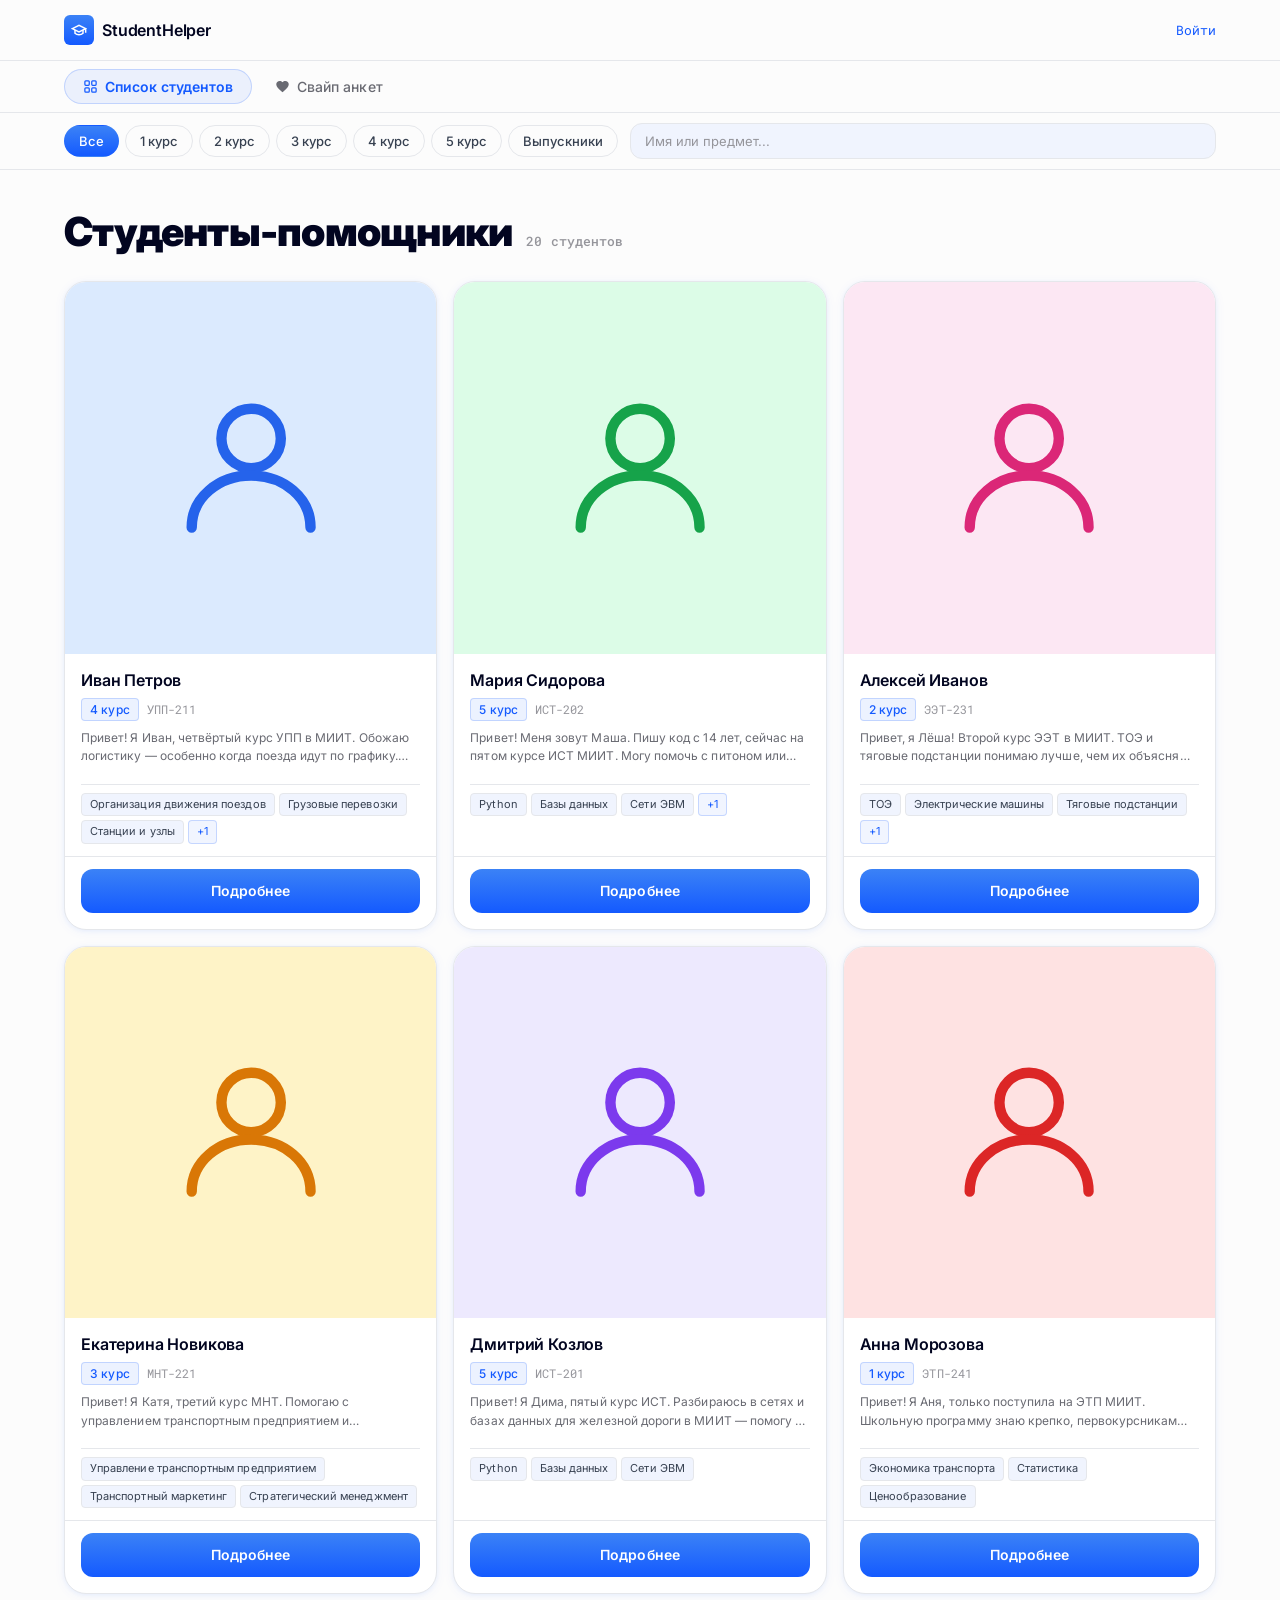
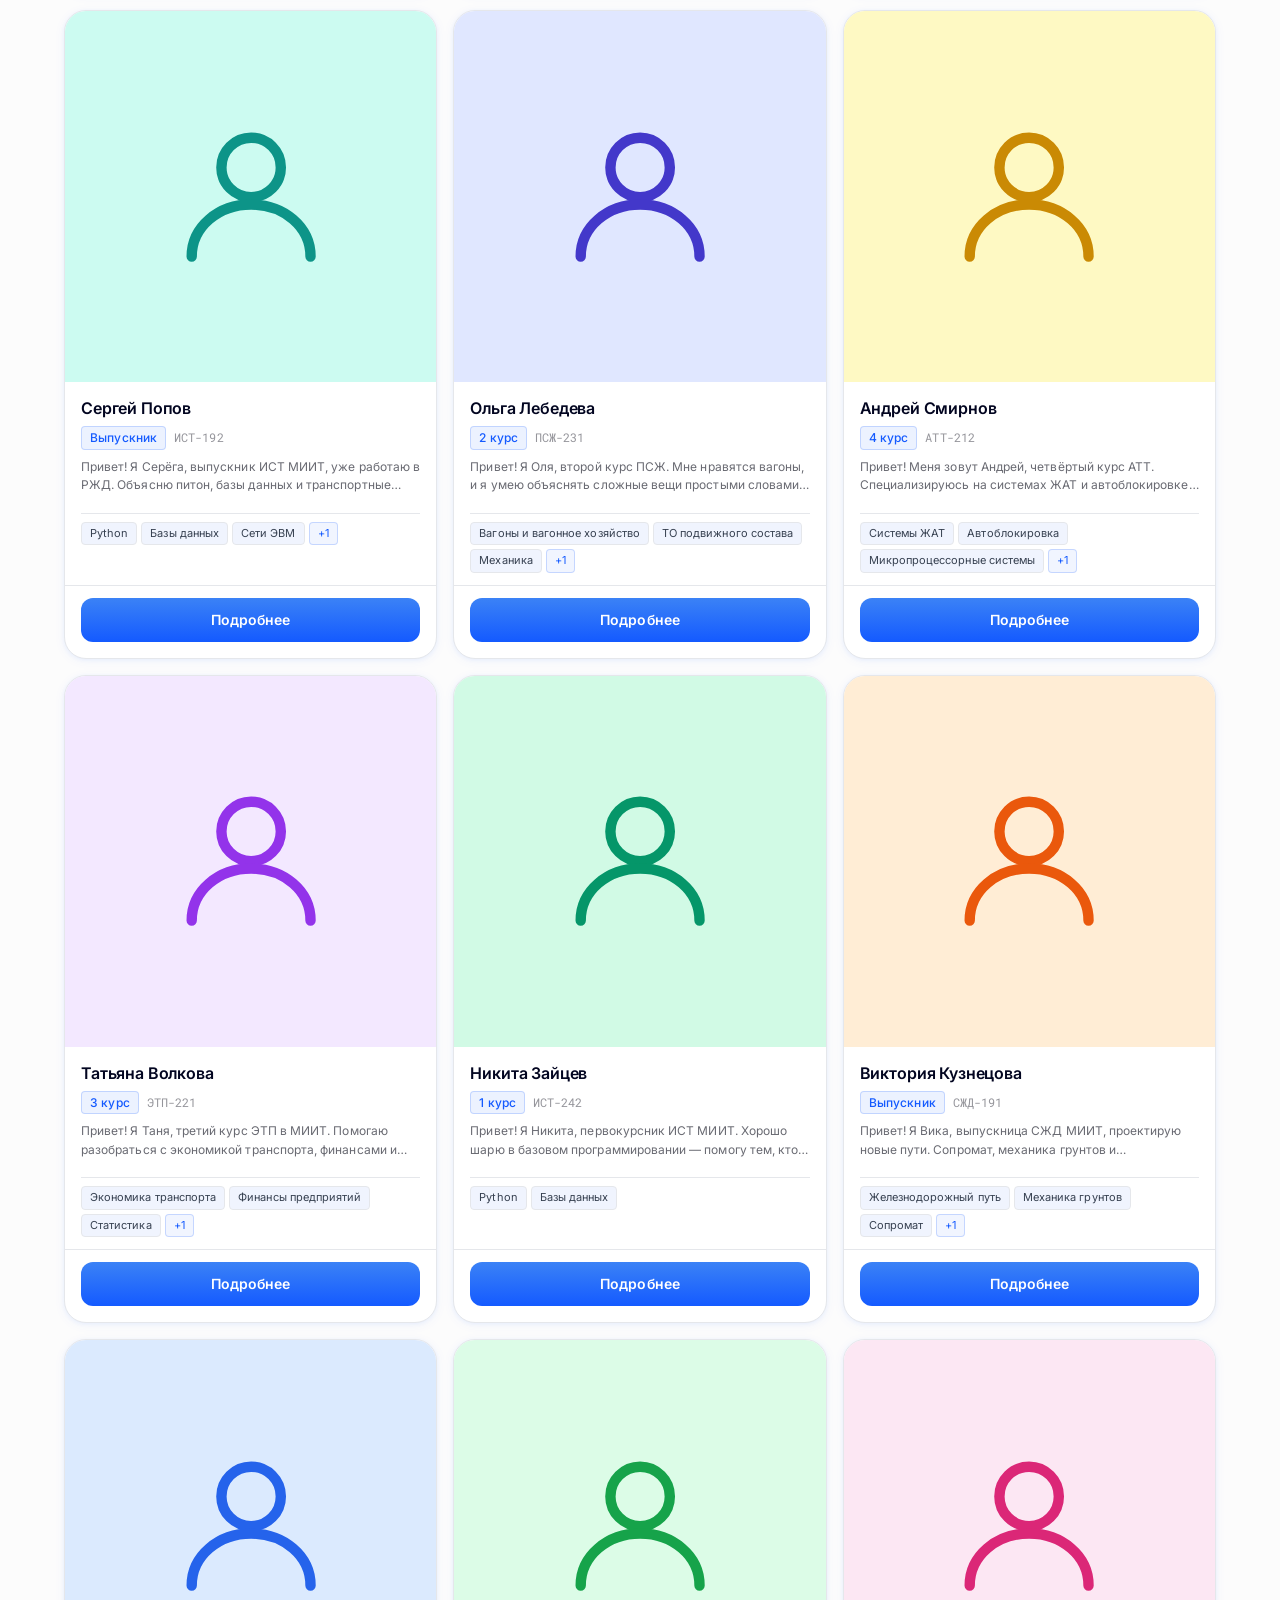
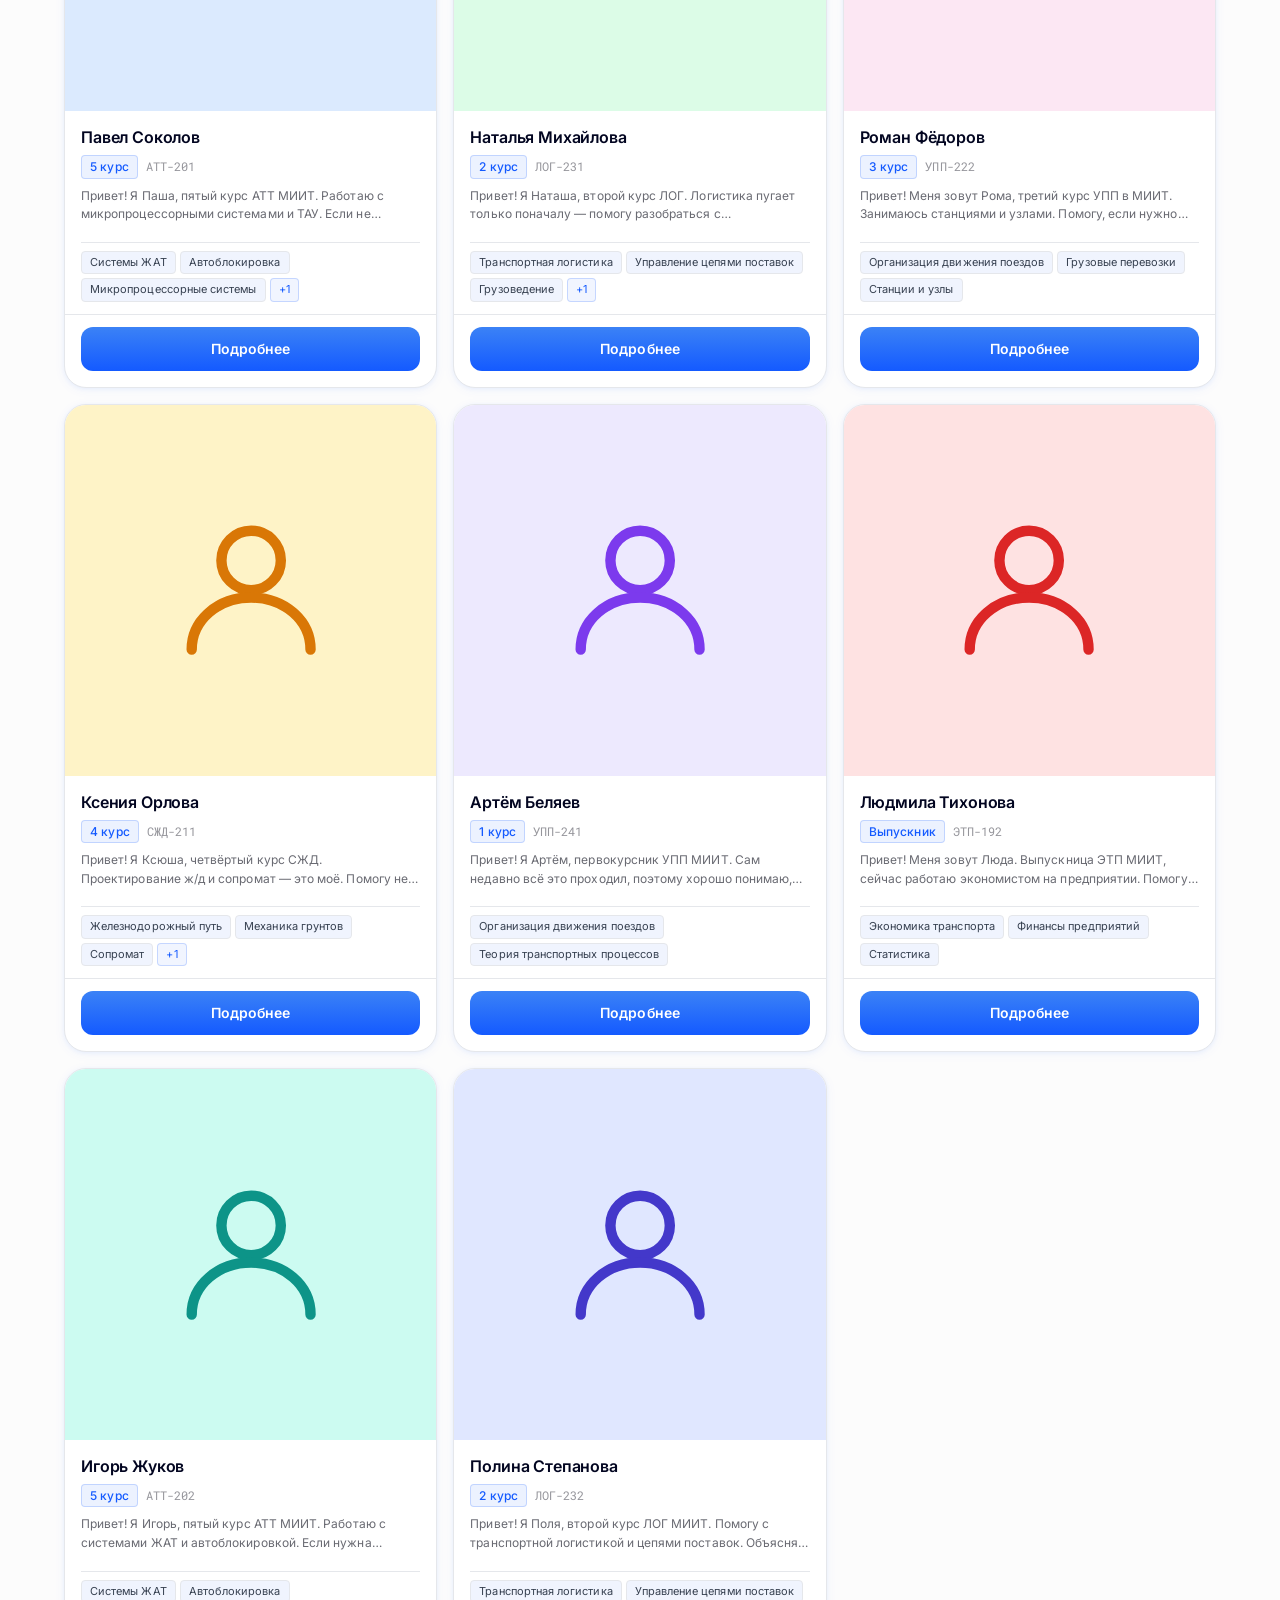
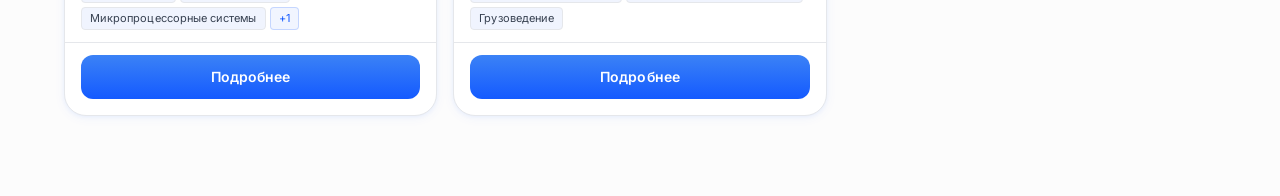
==== commit 52a18446: "Add Tinder-style swipe mode for browsing student profiles - New swipe.html page with card carousel (" ====
--- a/catalog.html
+++ b/catalog.html
@@ -28,6 +28,28 @@
       </div>
     </div>
   </header>
+
+  <nav class="sh-page-nav">
+    <div class="container">
+      <div class="sh-page-nav__inner">
+        <button class="sh-page-nav__btn sh-page-nav__btn--active" disabled>
+          <svg width="15" height="15" fill="none" stroke="currentColor" stroke-width="2" viewBox="0 0 24 24">
+            <rect x="3" y="3" width="7" height="7" rx="1.5"/>
+            <rect x="14" y="3" width="7" height="7" rx="1.5"/>
+            <rect x="3" y="14" width="7" height="7" rx="1.5"/>
+            <rect x="14" y="14" width="7" height="7" rx="1.5"/>
+          </svg>
+          Список студентов
+        </button>
+        <a href="swipe.html" class="sh-page-nav__btn">
+          <svg width="15" height="15" fill="currentColor" viewBox="0 0 24 24">
+            <path d="M12 21.35l-1.45-1.32C5.4 15.36 2 12.28 2 8.5 2 5.42 4.42 3 7.5 3c1.74 0 3.41.81 4.5 2.09C13.09 3.81 14.76 3 16.5 3 19.58 3 22 5.42 22 8.5c0 3.78-3.4 6.86-8.55 11.54L12 21.35z"/>
+          </svg>
+          Свайп анкет
+        </a>
+      </div>
+    </div>
+  </nav>
 
   <div class="sh-filters">
     <div class="container">
--- a/css/components.css
+++ b/css/components.css
@@ -14,9 +14,10 @@
 }
 
 h1, h2, h3, h4, h5, h6 {
-  font-family: var(--font-body);
+  font-family: 'Inter', system-ui, sans-serif;
   font-weight: 900;
   color: var(--graphite);
+  letter-spacing: -0.03em;
 }
 
 /* ── LAYOUT ── */
@@ -1540,6 +1541,131 @@
   flex-shrink: 0;
 }
 
+/* ── HERO VISUAL with floating cards ── */
+
+.hero-visual {
+  position: relative;
+  display: flex;
+  align-items: center;
+  justify-content: center;
+  margin-top: 48px;
+  width: 100%;
+  /* extra horizontal room for the side cards */
+  max-width: 860px;
+  min-height: 560px;
+}
+
+.hero-visual__img {
+  position: relative;
+  z-index: 2;
+  width: 420px;
+  max-width: 55vw;
+  height: auto;
+  filter: drop-shadow(0 24px 48px rgba(20, 90, 255, 0.22));
+  animation: floatImg 6s ease-in-out infinite;
+}
+
+@keyframes floatImg {
+  0%   { transform: translateY(0px); }
+  50%  { transform: translateY(-18px); }
+  100% { transform: translateY(0px); }
+}
+
+/* Float cards shared */
+.hero-float-card {
+  position: absolute;
+  z-index: 3;
+  display: flex;
+  align-items: center;
+  gap: 12px;
+  background: rgba(255, 255, 255, 0.88);
+  backdrop-filter: blur(18px);
+  -webkit-backdrop-filter: blur(18px);
+  border: 1px solid rgba(255, 255, 255, 0.95);
+  border-radius: 18px;
+  padding: 14px 20px;
+  box-shadow:
+    0 8px 32px rgba(20, 90, 255, 0.12),
+    0 2px 8px  rgba(20, 90, 255, 0.08),
+    0 1px 0   rgba(255,255,255,.9) inset;
+  white-space: nowrap;
+}
+
+.hero-float-card__icon {
+  font-size: 28px;
+  line-height: 1;
+  flex-shrink: 0;
+}
+
+.hero-float-card__num {
+  font-family: 'Inter', system-ui, sans-serif;
+  font-size: 24px;
+  font-weight: 900;
+  color: var(--midnight);
+  letter-spacing: -1px;
+  line-height: 1;
+}
+
+.hero-float-card__label {
+  font-size: 11px;
+  color: var(--ash);
+  font-weight: 500;
+  letter-spacing: 0.2px;
+  margin-top: 3px;
+}
+
+/* ── Left side: 2 cards stacked ── */
+.hero-float-card--left-top {
+  left: 0;
+  top: 100px;
+  animation: floatCard1 7s ease-in-out infinite;
+}
+
+.hero-float-card--left-bottom {
+  left: 0;
+  bottom: 90px;
+  animation: floatCard3 8.5s ease-in-out infinite 0.8s;
+}
+
+/* ── Right side: 1 card centred ── */
+.hero-float-card--right-top {
+  right: 0;
+  top: 50%;
+  transform: translateY(-50%);
+  animation: floatCard2 8s ease-in-out infinite 0.4s;
+}
+
+@keyframes floatCard1 {
+  0%, 100% { transform: translateY(0px)   rotate(-1.5deg); }
+  50%       { transform: translateY(-14px) rotate(-0.5deg); }
+}
+
+@keyframes floatCard2 {
+  0%, 100% { transform: translateY(-50%)   rotate(1.5deg); }
+  50%       { transform: translateY(calc(-50% - 12px)) rotate(0.5deg); }
+}
+
+@keyframes floatCard3 {
+  0%, 100% { transform: translateY(0px)   rotate(-1deg); }
+  50%       { transform: translateY(-10px) rotate(0deg); }
+}
+
+@media (max-width: 800px) {
+  .hero-visual { max-width: 100%; min-height: 460px; }
+  .hero-visual__img { width: 280px; max-width: 60vw; }
+  .hero-float-card--left-top    { left: 0;  top: 60px; }
+  .hero-float-card--left-bottom { left: 0;  bottom: 50px; }
+  .hero-float-card--right-top   { right: 0; }
+}
+
+@media (max-width: 480px) {
+  .hero-visual__img { width: 200px; }
+  .hero-float-card { padding: 10px 14px; gap: 8px; border-radius: 14px; }
+  .hero-float-card__num   { font-size: 18px; }
+  .hero-float-card__icon  { font-size: 20px; }
+}
+
+
 /* ── SECTION LAYOUT ── */
 
 .land-section {
@@ -1775,3 +1901,670 @@
   font-size: 12px;
   color: var(--fog);
 }
+
+
+/* ═══════════════════════════════════════════════════════════
+   SWIPE MODE
+═══════════════════════════════════════════════════════════ */
+
+.swipe-page { background: var(--sky-wash); min-height: 100vh; }
+
+/* ── PAGE NAV TABS ── */
+
+.sh-page-nav {
+  background: var(--canvas);
+  border-bottom: 1px solid var(--border);
+  position: sticky;
+  top: 60px;
+  z-index: 95;
+}
+
+.sh-page-nav__inner {
+  display: flex;
+  gap: 4px;
+  padding: 8px 0;
+}
+
+.sh-page-nav__btn {
+  display: inline-flex;
+  align-items: center;
+  gap: 7px;
+  padding: 9px 18px;
+  font-family: var(--font-body);
+  font-size: 14px;
+  font-weight: 500;
+  color: var(--ash);
+  background: transparent;
+  border: 1px solid transparent;
+  border-radius: var(--radius-pill);
+  cursor: pointer;
+  text-decoration: none;
+  transition: all .2s ease;
+  white-space: nowrap;
+  line-height: 1;
+}
+
+.sh-page-nav__btn:hover:not(:disabled) {
+  color: var(--graphite);
+  background: var(--sky-wash);
+  border-color: var(--border);
+}
+
+.sh-page-nav__btn--active {
+  color: var(--signal-blue);
+  background: rgba(20,90,255,.07);
+  border-color: rgba(20,90,255,.2);
+  cursor: default;
+  font-weight: 600;
+}
+
+/* ── VIEW TOGGLE ── */
+.view-toggle {
+  display: flex;
+  gap: 3px;
+  background: var(--sky-wash);
+  border: 1px solid var(--border);
+  border-radius: var(--radius-pill);
+  padding: 3px;
+}
+
+.view-toggle__btn {
+  display: inline-flex;
+  align-items: center;
+  gap: 6px;
+  padding: 7px 14px;
+  font-family: var(--font-body);
+  font-size: 13px;
+  font-weight: 500;
+  color: var(--ash);
+  background: transparent;
+  border: none;
+  border-radius: var(--radius-pill);
+  cursor: pointer;
+  text-decoration: none;
+  transition: all .2s ease;
+  white-space: nowrap;
+  line-height: 1;
+}
+
+.view-toggle__btn:hover:not(:disabled) { color: var(--graphite); background: var(--white); }
+
+.view-toggle__btn--active {
+  background: var(--white);
+  color: var(--graphite);
+  box-shadow: 0 1px 4px rgba(0,0,0,.09);
+  cursor: default;
+}
+
+/* ── LAYOUT ── */
+.swipe-main { padding: 32px 0 100px; }
+
+.swipe-container {
+  max-width: 820px;
+  margin: 0 auto;
+  padding: 0 24px;
+}
+
+/* ── TOP BAR ── */
+.swipe-topbar {
+  display: flex;
+  align-items: center;
+  justify-content: space-between;
+  margin-bottom: 28px;
+}
+
+.swipe-progress-wrap {
+  display: flex;
+  align-items: center;
+  gap: 10px;
+}
+
+.swipe-progress-text {
+  font-size: 13px;
+  font-family: var(--font-mono);
+  color: var(--ash);
+  white-space: nowrap;
+}
+
+.swipe-progress-bar {
+  width: 100px;
+  height: 4px;
+  background: var(--border);
+  border-radius: var(--radius-pill);
+  overflow: hidden;
+}
+
+.swipe-progress-fill {
+  height: 100%;
+  background: var(--signal-blue);
+  border-radius: var(--radius-pill);
+  transition: width .5s ease;
+  width: 0%;
+}
+
+.swipe-liked-count {
+  display: flex;
+  align-items: center;
+  gap: 5px;
+  font-size: 14px;
+  font-weight: 700;
+  color: var(--emerald);
+}
+
+/* ── ARENA ── */
+.swipe-arena {
+  position: relative;
+  height: 500px;
+  overflow: hidden;
+  /* extend beyond container padding so side cards peek through */
+  margin: 0 -48px;
+}
+
+/* ── SWIPE CARD ── */
+.swipe-card {
+  position: absolute;
+  left: 50%;
+  top: 0;
+  width: 340px;
+  background: var(--white);
+  border-radius: 28px;
+  box-shadow: 0 12px 48px rgba(20,90,255,.13), 0 4px 16px rgba(0,0,0,.07);
+  overflow: hidden;
+  transition:
+    transform .45s cubic-bezier(.25,.46,.45,.94),
+    opacity   .45s ease,
+    filter    .35s ease,
+    box-shadow .3s ease;
+  will-change: transform;
+  user-select: none;
+  -webkit-user-select: none;
+  cursor: grab;
+}
+
+.swipe-card:active { cursor: grabbing; }
+
+/* ── CARD POSITIONS ── */
+
+.swipe-card[data-pos="prev"] {
+  transform: translateX(calc(-50% - 355px)) scale(0.82);
+  opacity: 0.5;
+  filter: blur(3px) brightness(.96);
+  z-index: 5;
+  pointer-events: none;
+}
+
+.swipe-card[data-pos="active"] {
+  transform: translateX(-50%) scale(1);
+  opacity: 1;
+  filter: none;
+  z-index: 10;
+}
+
+.swipe-card[data-pos="next"] {
+  transform: translateX(calc(-50% + 355px)) scale(0.82);
+  opacity: 0.5;
+  filter: blur(3px) brightness(.96);
+  z-index: 5;
+  pointer-events: none;
+}
+
+.swipe-card[data-pos="far-next"] {
+  transform: translateX(calc(-50% + 580px)) scale(0.67);
+  opacity: 0;
+  filter: blur(8px);
+  z-index: 1;
+  pointer-events: none;
+}
+
+.swipe-card[data-pos="gone"] {
+  transform: translateX(calc(-50% - 580px)) scale(0.67);
+  opacity: 0;
+  z-index: 1;
+  pointer-events: none;
+}
+
+.swipe-card[data-pos="exit-left"] {
+  transform: translateX(calc(-50% - 120vw)) rotate(-22deg) scale(0.78);
+  opacity: 0;
+  z-index: 15;
+  pointer-events: none;
+  transition-duration: .44s;
+}
+
+.swipe-card[data-pos="exit-right"] {
+  transform: translateX(calc(-50% + 120vw)) rotate(22deg) scale(0.78);
+  opacity: 0;
+  z-index: 15;
+  pointer-events: none;
+  transition-duration: .44s;
+}
+
+/* ── LIKE / NOPE STATE ── */
+.swipe-card.is-liking {
+  box-shadow: 0 0 0 3px var(--emerald), 0 12px 40px rgba(22,202,46,.26) !important;
+}
+.swipe-card.is-noping {
+  box-shadow: 0 0 0 3px var(--coral), 0 12px 40px rgba(242,96,82,.22) !important;
+}
+
+/* ── STAMPS ── */
+.swipe-stamp {
+  position: absolute;
+  top: 22px;
+  font-size: 21px;
+  font-weight: 900;
+  letter-spacing: 1.5px;
+  border: 3px solid;
+  border-radius: 8px;
+  padding: 5px 14px;
+  opacity: 0;
+  transition: opacity .15s ease;
+  pointer-events: none;
+  z-index: 20;
+}
+
+.swipe-stamp--like {
+  left: 22px;
+  color: var(--emerald);
+  border-color: var(--emerald);
+  transform: rotate(-8deg);
+}
+
+.swipe-stamp--nope {
+  right: 22px;
+  color: var(--coral);
+  border-color: var(--coral);
+  transform: rotate(8deg);
+}
+
+.is-liking .swipe-stamp--like { opacity: 1; }
+.is-noping .swipe-stamp--nope { opacity: 1; }
+
+/* ── CARD GLOW OVERLAY ── */
+.swipe-card__glow {
+  position: absolute;
+  inset: 0;
+  border-radius: 28px;
+  opacity: 0;
+  pointer-events: none;
+  z-index: 18;
+  transition: opacity .18s ease;
+}
+
+.is-liking .swipe-card__glow { background: rgba(22,202,46,.13); opacity: 1; }
+.is-noping .swipe-card__glow { background: rgba(242,96,82,.11); opacity: 1; }
+
+/* ── CARD CONTENT ── */
+.swipe-card__top {
+  height: 200px;
+  display: flex;
+  align-items: center;
+  justify-content: center;
+  position: relative;
+  overflow: hidden;
+}
+
+.swipe-card__top::before {
+  content: '';
+  position: absolute;
+  inset: 0;
+  background: linear-gradient(155deg, var(--card-bg, var(--sky-wash)) 0%, #e0e8ff 100%);
+  z-index: 0;
+}
+
+.swipe-card__avatar {
+  position: relative;
+  z-index: 1;
+  width: 96px;
+  height: 96px;
+  border-radius: 50%;
+  display: flex;
+  align-items: center;
+  justify-content: center;
+  border: 4px solid rgba(255,255,255,.9);
+  box-shadow: 0 4px 20px rgba(0,0,0,.14);
+  flex-shrink: 0;
+}
+
+.swipe-card__avatar svg { width: 52%; height: 52%; }
+
+.swipe-card__body { padding: 18px 22px 22px; }
+
+.swipe-card__row {
+  display: flex;
+  align-items: center;
+  justify-content: space-between;
+  gap: 8px;
+  margin-bottom: 6px;
+}
+
+.swipe-card__name {
+  font-size: 19px;
+  font-weight: 700;
+  color: var(--midnight);
+  letter-spacing: var(--tracking-subheading);
+  line-height: 1.2;
+  flex: 1;
+  min-width: 0;
+  overflow: hidden;
+  text-overflow: ellipsis;
+  white-space: nowrap;
+}
+
+.swipe-card__meta {
+  font-size: 12px;
+  color: var(--ash);
+  margin-bottom: 10px;
+  line-height: 1.55;
+}
+
+.swipe-card__bio {
+  font-size: 13px;
+  color: var(--slate);
+  line-height: 1.58;
+  margin-bottom: 12px;
+  display: -webkit-box;
+  -webkit-line-clamp: 2;
+  line-clamp: 2;
+  -webkit-box-orient: vertical;
+  overflow: hidden;
+}
+
+.swipe-card__tags {
+  display: flex;
+  flex-wrap: wrap;
+  gap: 4px;
+  margin-bottom: 14px;
+}
+
+.swipe-tag {
+  font-size: 11px;
+  font-weight: 500;
+  color: var(--signal-blue);
+  background: rgba(20,90,255,.07);
+  border: 1px solid rgba(20,90,255,.16);
+  padding: 3px 9px;
+  border-radius: var(--radius-pill);
+  line-height: 1.5;
+  white-space: nowrap;
+}
+
+.swipe-tag--more {
+  color: var(--fog);
+  background: var(--sky-wash);
+  border-color: var(--border);
+}
+
+.swipe-card__link {
+  font-size: 12px;
+  font-weight: 600;
+  color: var(--signal-blue);
+  text-decoration: none;
+  letter-spacing: .2px;
+  transition: opacity .2s;
+}
+
+.swipe-card__link:hover { opacity: .65; }
+
+/* ── ACTION BUTTONS ── */
+.swipe-actions {
+  display: flex;
+  align-items: center;
+  justify-content: center;
+  gap: 32px;
+  margin: 24px 0 12px;
+}
+
+.swipe-btn {
+  display: flex;
+  align-items: center;
+  justify-content: center;
+  border: none;
+  border-radius: 50%;
+  cursor: pointer;
+  transition: transform .2s ease, box-shadow .2s ease, background .2s ease, color .2s ease;
+  outline: none;
+  flex-shrink: 0;
+}
+
+.swipe-btn--nope {
+  width: 62px;
+  height: 62px;
+  background: var(--white);
+  color: var(--coral);
+  box-shadow: 0 4px 20px rgba(242,96,82,.2), 0 1px 4px rgba(0,0,0,.05);
+}
+
+.swipe-btn--like {
+  width: 74px;
+  height: 74px;
+  background: var(--white);
+  color: var(--emerald);
+  box-shadow: 0 4px 24px rgba(22,202,46,.22), 0 1px 4px rgba(0,0,0,.05);
+}
+
+.swipe-btn:hover { transform: scale(1.1); }
+
+.swipe-btn--nope:hover {
+  background: var(--coral);
+  color: var(--white);
+  box-shadow: 0 8px 28px rgba(242,96,82,.42);
+}
+
+.swipe-btn--like:hover {
+  background: var(--emerald);
+  color: var(--white);
+  box-shadow: 0 8px 32px rgba(22,202,46,.42);
+}
+
+.swipe-btn:active { transform: scale(.9); }
+
+.swipe-btn.pulse { animation: swipeBtnPulse .32s ease; }
+
+@keyframes swipeBtnPulse {
+  0%   { transform: scale(1); }
+  45%  { transform: scale(1.28); }
+  100% { transform: scale(1); }
+}
+
+.swipe-hint {
+  text-align: center;
+  font-size: 11px;
+  color: var(--fog);
+  letter-spacing: .3px;
+  margin: 0;
+}
+
+/* ── LIKED SHELF (sticky bottom bar) ── */
+.swipe-shelf {
+  position: fixed;
+  bottom: 0;
+  left: 0;
+  right: 0;
+  background: rgba(252,252,252,.96);
+  backdrop-filter: blur(14px);
+  -webkit-backdrop-filter: blur(14px);
+  border-top: 1px solid var(--border);
+  padding: 10px 0;
+  z-index: 50;
+  min-height: 58px;
+}
+
+.swipe-shelf__inner {
+  max-width: 820px;
+  margin: 0 auto;
+  padding: 0 24px;
+  display: flex;
+  align-items: center;
+  gap: 12px;
+}
+
+.swipe-shelf__label {
+  font-size: 11px;
+  font-weight: 600;
+  color: var(--fog);
+  text-transform: uppercase;
+  letter-spacing: .6px;
+  white-space: nowrap;
+  flex-shrink: 0;
+}
+
+.swipe-shelf__list {
+  display: flex;
+  gap: 6px;
+  flex-wrap: wrap;
+  align-items: center;
+}
+
+.swipe-shelf__empty {
+  font-size: 12px;
+  color: var(--fog);
+}
+
+.swipe-shelf__chip {
+  display: block;
+  width: 38px;
+  height: 38px;
+  border-radius: 50%;
+  overflow: hidden;
+  text-decoration: none;
+  border: 2px solid var(--white);
+  box-shadow: 0 0 0 2px var(--emerald);
+  transition: transform .2s, box-shadow .2s;
+  flex-shrink: 0;
+}
+
+.swipe-shelf__chip:hover {
+  transform: scale(1.18) translateY(-2px);
+  box-shadow: 0 0 0 2px var(--emerald), 0 6px 16px rgba(22,202,46,.3);
+}
+
+.swipe-shelf__avatar {
+  width: 38px;
+  height: 38px;
+  border-radius: 50%;
+  display: flex;
+  align-items: center;
+  justify-content: center;
+}
+
+.swipe-shelf__avatar svg { width: 55%; height: 55%; }
+
+@keyframes popIn {
+  from { transform: scale(0) rotate(-20deg); opacity: 0; }
+  to   { transform: scale(1) rotate(0deg);   opacity: 1; }
+}
+
+/* ── DONE OVERLAY ── */
+.swipe-done {
+  position: fixed;
+  inset: 0;
+  background: rgba(2,5,32,.52);
+  backdrop-filter: blur(10px);
+  -webkit-backdrop-filter: blur(10px);
+  display: flex;
+  align-items: center;
+  justify-content: center;
+  z-index: 200;
+}
+
+.swipe-done__modal {
+  background: var(--white);
+  border-radius: 32px;
+  padding: 48px 40px;
+  max-width: 460px;
+  width: 92%;
+  text-align: center;
+  box-shadow: var(--shadow-modal);
+  animation: swipeModalIn .38s cubic-bezier(.25,.46,.45,.94);
+}
+
+@keyframes swipeModalIn {
+  from { transform: translateY(32px) scale(.96); opacity: 0; }
+  to   { transform: translateY(0) scale(1);      opacity: 1; }
+}
+
+.swipe-done__emoji { font-size: 56px; margin-bottom: 16px; line-height: 1; }
+
+.swipe-done__title {
+  font-size: 24px;
+  font-weight: 900;
+  color: var(--midnight);
+  margin-bottom: 8px;
+}
+
+.swipe-done__sub {
+  font-size: 15px;
+  color: var(--ash);
+  margin-bottom: 24px;
+}
+
+.swipe-done__liked {
+  display: flex;
+  flex-wrap: wrap;
+  gap: 8px;
+  justify-content: center;
+  margin-bottom: 32px;
+  max-height: 180px;
+  overflow-y: auto;
+}
+
+.swipe-done__chip {
+  display: flex;
+  align-items: center;
+  gap: 7px;
+  background: var(--sky-wash);
+  border: 1px solid var(--border);
+  border-radius: var(--radius-pill);
+  padding: 5px 12px 5px 5px;
+  text-decoration: none;
+  color: var(--graphite);
+  font-size: 13px;
+  font-weight: 500;
+  transition: background .2s, border-color .2s;
+}
+
+.swipe-done__chip:hover {
+  background: #dce8ff;
+  border-color: rgba(20,90,255,.28);
+}
+
+.swipe-done__chip-av {
+  width: 28px;
+  height: 28px;
+  border-radius: 50%;
+  display: flex;
+  align-items: center;
+  justify-content: center;
+  flex-shrink: 0;
+}
+
+.swipe-done__chip-av svg { width: 55%; height: 55%; }
+
+.swipe-done__nobody {
+  font-size: 14px;
+  color: var(--fog);
+  margin: 0;
+}
+
+.swipe-done__actions {
+  display: flex;
+  gap: 12px;
+  justify-content: center;
+}
+
+/* ── RESPONSIVE ── */
+@media (max-width: 768px) {
+  .swipe-arena { margin: 0 -16px; }
+}
+
+@media (max-width: 560px) {
+  .swipe-arena  { height: 460px; margin: 0 -12px; }
+  .swipe-card   { width: calc(100vw - 72px); max-width: 320px; }
+  .swipe-card[data-pos="prev"]     { transform: translateX(calc(-50% - 260px)) scale(0.82); }
+  .swipe-card[data-pos="next"]     { transform: translateX(calc(-50% + 260px)) scale(0.82); }
+  .swipe-card[data-pos="far-next"] { transform: translateX(calc(-50% + 430px)) scale(0.65); }
+  .swipe-card[data-pos="gone"]     { transform: translateX(calc(-50% - 430px)) scale(0.65); }
+  .swipe-done__modal { padding: 36px 24px; }
+  .view-toggle__btn span { display: none; }
+}
